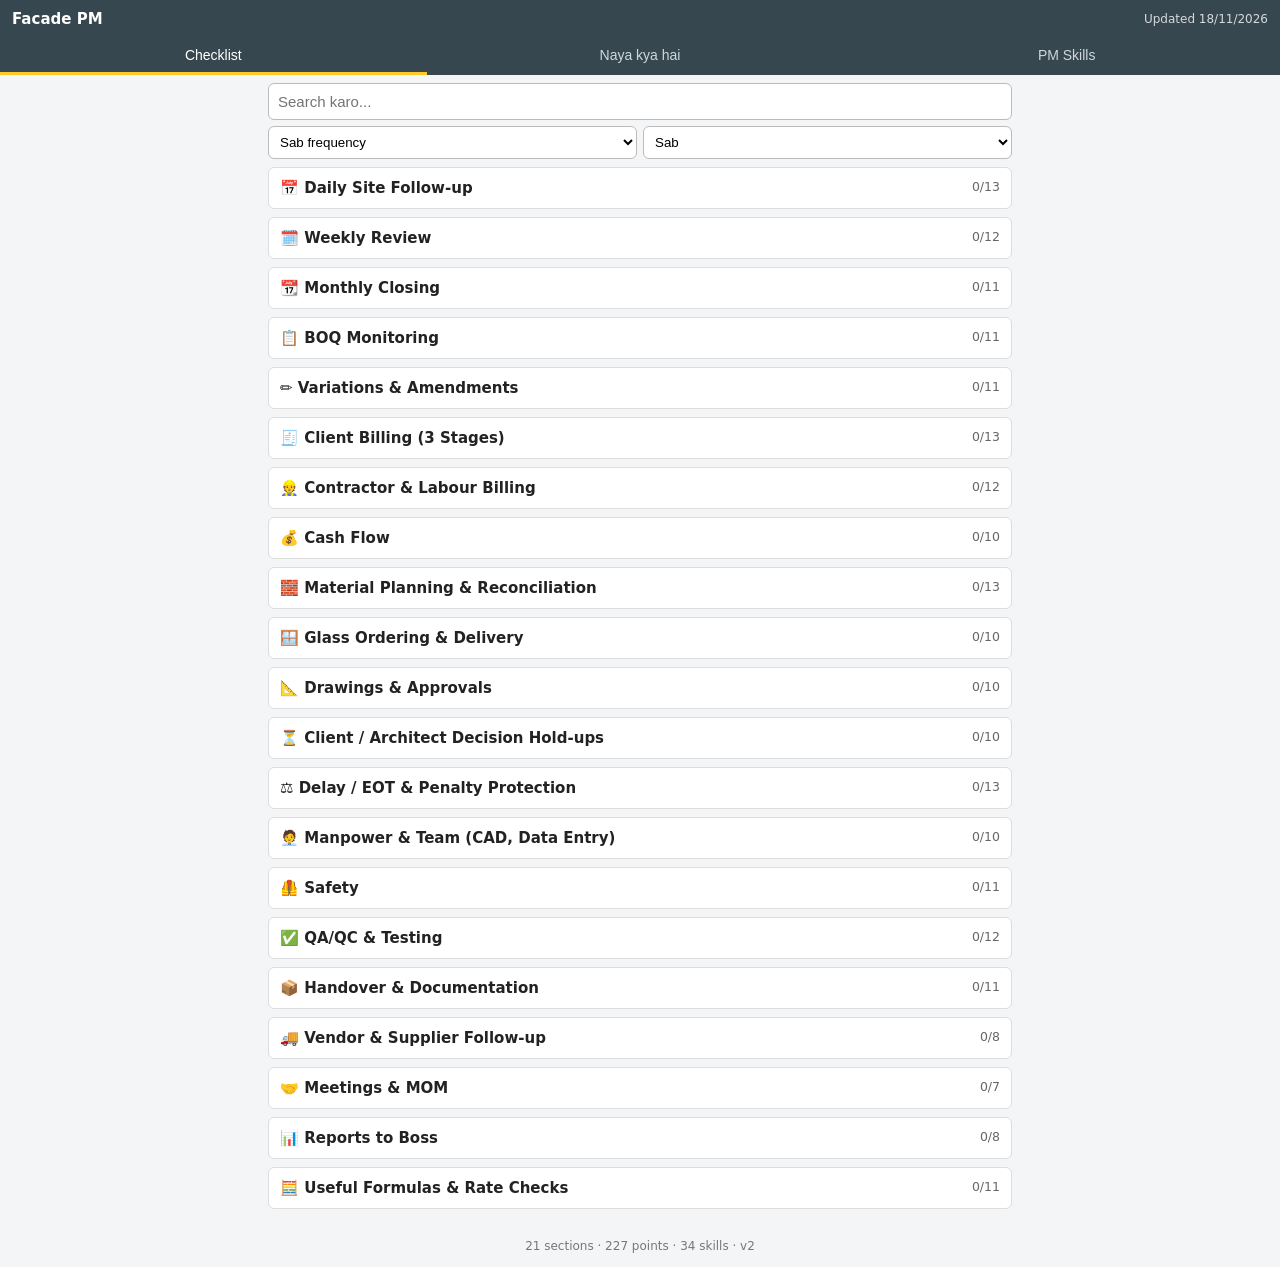
==== docs/index.html @ 7615097e "Facade PM app v1" ====
<!doctype html>
<html lang="hi"><head>
<meta charset="utf-8"><meta name="viewport" content="width=device-width,initial-scale=1">
<title>Facade PM</title><meta name="theme-color" content="#37474f">
<link rel="manifest" href="manifest.json"><link rel="icon" href="icon-192.png">
<link rel="stylesheet" href="style.css">
</head><body>
<header><div class="top"><b>Facade PM</b><span id="upd"></span></div>
<nav><button data-tab="list" class="on">Checklist</button><button data-tab="new">Naya kya hai <span id="newc" class="cnt"></span></button><button data-tab="skills">PM Skills</button></nav>
</header>
<main>
<section id="tab-list">
 <div class="bar"><input id="q" type="search" placeholder="Search karo...">
 <select id="freq"><option value="">Sab frequency</option><option>Daily</option><option>Weekly</option><option>Monthly</option><option>Per stage</option><option>One-time</option></select>
 <select id="done"><option value="">Sab</option><option value="0">Pending</option><option value="1">Done</option></select></div>
 <div id="newbox"></div>
 <div id="list"></div>
</section>
<section id="tab-new" hidden><div id="newlist"></div></section>
<section id="tab-skills" hidden><div id="skills"></div></section>
</main>
<footer id="foot"></footer>
<script src="app.js"></script>
</body></html>
---- docs/style.css ----
*{box-sizing:border-box}body{margin:0;font-family:system-ui,Roboto,Arial,sans-serif;background:#f4f5f6;color:#222;font-size:15px}
header{position:sticky;top:0;background:#37474f;color:#fff;z-index:5}
.top{display:flex;justify-content:space-between;align-items:center;padding:10px 12px}.top span{font-size:12px;opacity:.8}
nav{display:flex}nav button{flex:1;background:none;border:0;color:#cfd8dc;padding:9px 4px;font-size:14px;border-bottom:3px solid transparent}
nav button.on{color:#fff;border-bottom-color:#ffca28}
.cnt{background:#ffca28;color:#000;border-radius:9px;padding:0 6px;font-size:12px}.cnt:empty{display:none}
main{padding:8px;max-width:760px;margin:auto}
.bar{display:flex;gap:6px;flex-wrap:wrap;margin-bottom:8px}.bar input{flex:1 1 100%;padding:9px;border:1px solid #bbb;border-radius:6px;font-size:15px}
.bar select{flex:1;padding:7px;border:1px solid #bbb;border-radius:6px;background:#fff}
details.cat{background:#fff;border:1px solid #ddd;border-radius:6px;margin-bottom:8px}
details.cat>summary{padding:11px;font-weight:600;cursor:pointer;list-style:none;display:flex;justify-content:space-between}
details.cat>summary small{font-weight:400;color:#666}
.item{border-top:1px solid #eee;padding:9px 11px;display:flex;gap:10px}
.item input{width:20px;height:20px;margin-top:2px;flex:none}
.item.done .t{text-decoration:line-through;color:#888}
.t{font-weight:600}.d{color:#444;margin-top:3px;line-height:1.35}
.meta{margin-top:5px;font-size:12px;color:#666;display:flex;gap:6px;flex-wrap:wrap}
.tag{border:1px solid #ccc;border-radius:4px;padding:0 5px}.High{border-color:#e57373;color:#c62828}
.isnew{background:#fff8c4}.badge{background:#f9a825;color:#000;font-size:11px;font-weight:700;border-radius:4px;padding:1px 5px;margin-left:6px}
.newbox{background:#fffde7;border:1px solid #f9a825;border-radius:6px;padding:8px 10px;margin-bottom:8px}
.newbox b{display:block;margin-bottom:4px}.newbox li{margin:3px 0}
button.btn{background:#37474f;color:#fff;border:0;border-radius:6px;padding:8px 12px;margin-top:6px}
.sk{border-top:1px solid #eee;padding:9px 11px}.sk .w,.sk .h{margin-top:3px;line-height:1.35}.sk .lbl{font-weight:600;color:#555}
footer{text-align:center;font-size:12px;color:#777;padding:14px}
.empty{color:#777;padding:10px}
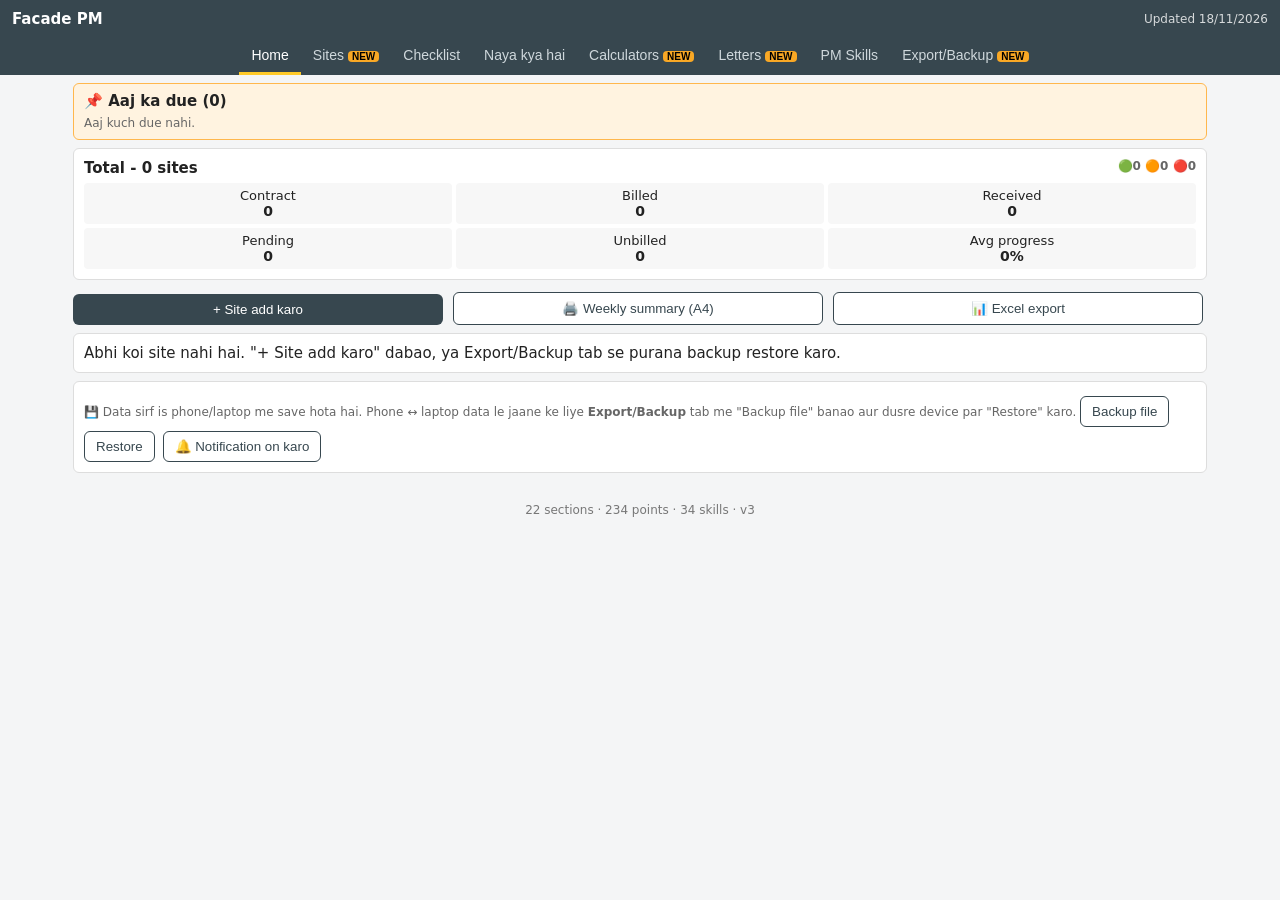
==== commit c1e4fbf2: "v2: sites dashboard, calculators, letters, reminders, Excel/A4/backup, 10+ sites guide; APK bridge f" ====
--- a/docs/index.html
+++ b/docs/index.html
@@ -3,13 +3,24 @@
 <meta charset="utf-8"><meta name="viewport" content="width=device-width,initial-scale=1">
 <title>Facade PM</title><meta name="theme-color" content="#37474f">
 <link rel="manifest" href="manifest.json"><link rel="icon" href="icon-192.png">
-<link rel="stylesheet" href="style.css">
+<link rel="stylesheet" href="style.css"><link rel="stylesheet" href="pm.css">
 </head><body>
 <header><div class="top"><b>Facade PM</b><span id="upd"></span></div>
-<nav><button data-tab="list" class="on">Checklist</button><button data-tab="new">Naya kya hai <span id="newc" class="cnt"></span></button><button data-tab="skills">PM Skills</button></nav>
+<nav>
+<button data-tab="home" data-feat="home">Home</button>
+<button data-tab="sites" data-feat="sites">Sites</button>
+<button data-tab="list">Checklist</button>
+<button data-tab="new">Naya kya hai <span id="newc" class="cnt"></span></button>
+<button data-tab="tools" data-feat="tools">Calculators</button>
+<button data-tab="letters" data-feat="letters">Letters</button>
+<button data-tab="skills">PM Skills</button>
+<button data-tab="more" data-feat="more">Export/Backup</button>
+</nav>
 </header>
 <main>
-<section id="tab-list">
+<section id="tab-home" hidden></section>
+<section id="tab-sites" hidden></section>
+<section id="tab-list" hidden>
  <div class="bar"><input id="q" type="search" placeholder="Search karo...">
  <select id="freq"><option value="">Sab frequency</option><option>Daily</option><option>Weekly</option><option>Monthly</option><option>Per stage</option><option>One-time</option></select>
  <select id="done"><option value="">Sab</option><option value="0">Pending</option><option value="1">Done</option></select></div>
@@ -17,8 +28,14 @@
  <div id="list"></div>
 </section>
 <section id="tab-new" hidden><div id="newlist"></div></section>
+<section id="tab-tools" hidden></section>
+<section id="tab-letters" hidden></section>
 <section id="tab-skills" hidden><div id="skills"></div></section>
+<section id="tab-more" hidden></section>
 </main>
+<div id="print"></div>
+<div id="toast"></div>
 <footer id="foot"></footer>
 <script src="app.js"></script>
+<script src="pm.js"></script>
 </body></html>
--- a/docs/pm.css
+++ b/docs/pm.css
@@ -0,0 +1,37 @@
+nav{overflow-x:auto;scrollbar-width:none}nav::-webkit-scrollbar{display:none}nav button{flex:none;padding:9px 12px;white-space:nowrap}
+.fbadge{background:#f9a825;color:#000;font-size:10px;font-weight:700;border-radius:4px;padding:0 4px;margin-left:4px}
+.card{background:#fff;border:1px solid #ddd;border-radius:6px;padding:10px;margin-bottom:8px}
+.card h4{margin:0 0 6px;font-size:15px;display:flex;justify-content:space-between;gap:6px}
+.site{border-left:6px solid #9e9e9e;cursor:pointer}.site.Green{border-left-color:#66bb6a}.site.Amber{border-left-color:#ffa726}.site.Red{border-left-color:#ef5350}
+.st{font-size:12px;border-radius:4px;padding:1px 6px;border:1px solid #ccc;font-weight:400}.st.Green{background:#e8f5e9}.st.Amber{background:#fff3e0}.st.Red{background:#ffebee}
+.grid{display:grid;grid-template-columns:1fr 1fr 1fr;gap:4px;font-size:13px}.grid div{background:#f7f7f7;border-radius:4px;padding:5px;text-align:center}.grid b{display:block;font-size:14px}
+.pbar{height:7px;background:#eee;border-radius:4px;margin:6px 0}.pbar i{display:block;height:100%;background:#607d8b;border-radius:4px}
+.small{font-size:12px;color:#666}.red{color:#c62828}.amber{color:#e65100}
+.due{background:#fff3e0;border:1px solid #ffb74d;border-radius:6px;padding:8px 10px;margin-bottom:8px}.due.over{background:#ffebee;border-color:#e57373}
+.due b{display:block;margin-bottom:3px}.due ul{margin:4px 0;padding-left:18px}.due li{margin:2px 0}
+.row{display:flex;gap:6px;flex-wrap:wrap;margin:4px 0}.row>*{flex:1 1 120px}
+label.f{display:block;font-size:12px;color:#555;margin-top:6px}
+.f input,.f select,.f textarea,input.i,select.i,textarea.i{width:100%;padding:8px;border:1px solid #bbb;border-radius:5px;font-size:15px;background:#fff;font-family:inherit}
+textarea.i{min-height:90px}
+.btn2{background:#fff;color:#37474f;border:1px solid #37474f;border-radius:6px;padding:7px 11px;margin:4px 4px 0 0}
+.btn{margin-right:4px}.btn.red{background:#c62828}
+table.t{width:100%;border-collapse:collapse;font-size:13px;margin-top:6px}table.t th,table.t td{border:1px solid #ccc;padding:5px;text-align:center;vertical-align:middle}table.t th{background:#e0e0e0}
+.li{display:flex;gap:8px;align-items:flex-start;border-top:1px solid #eee;padding:7px 0}.li .x{margin-left:auto;background:none;border:0;color:#999;font-size:18px}
+.li input[type=checkbox]{width:20px;height:20px;flex:none}.li.ok .tt{text-decoration:line-through;color:#888}
+.res{background:#eceff1;border-radius:5px;padding:8px;margin-top:8px;line-height:1.5}
+#toast{position:fixed;bottom:20px;left:50%;transform:translateX(-50%);background:#333;color:#fff;padding:8px 14px;border-radius:6px;display:none;z-index:9;font-size:14px}
+#print{display:none}
+@media print{@page{size:A4 portrait;margin:10mm}body{background:#fff}header,main,footer,#toast{display:none!important}#print{display:block!important}}
+body.printing header,body.printing main,body.printing footer{display:none}body.printing #print{display:block}
+#print{font-family:Arial,sans-serif;font-size:11px;color:#000;background:#fff}#print h2{font-size:15px;margin:0 0 4px;text-align:center}#print h3{font-size:12px;margin:10px 0 3px}
+#print table{width:100%;border-collapse:collapse}#print th,#print td{border:1px solid #555;padding:3px 4px;text-align:center;vertical-align:middle}#print th{background:#d9d9d9}
+.dtable{display:none}
+@media (min-width:900px){
+ main{max-width:1150px}
+ .cards{display:grid;grid-template-columns:repeat(auto-fill,minmax(330px,1fr));gap:8px}.cards .card{margin:0}
+ .dtable{display:block;overflow-x:auto}
+ .tools{display:grid;grid-template-columns:1fr 1fr;gap:8px;align-items:start}.tools details.cat{margin:0}
+ .two{display:grid;grid-template-columns:1fr 1fr;gap:8px;align-items:start}
+ nav{justify-content:center}
+}
+#print td:nth-child(n+4):not(:last-child){white-space:nowrap}
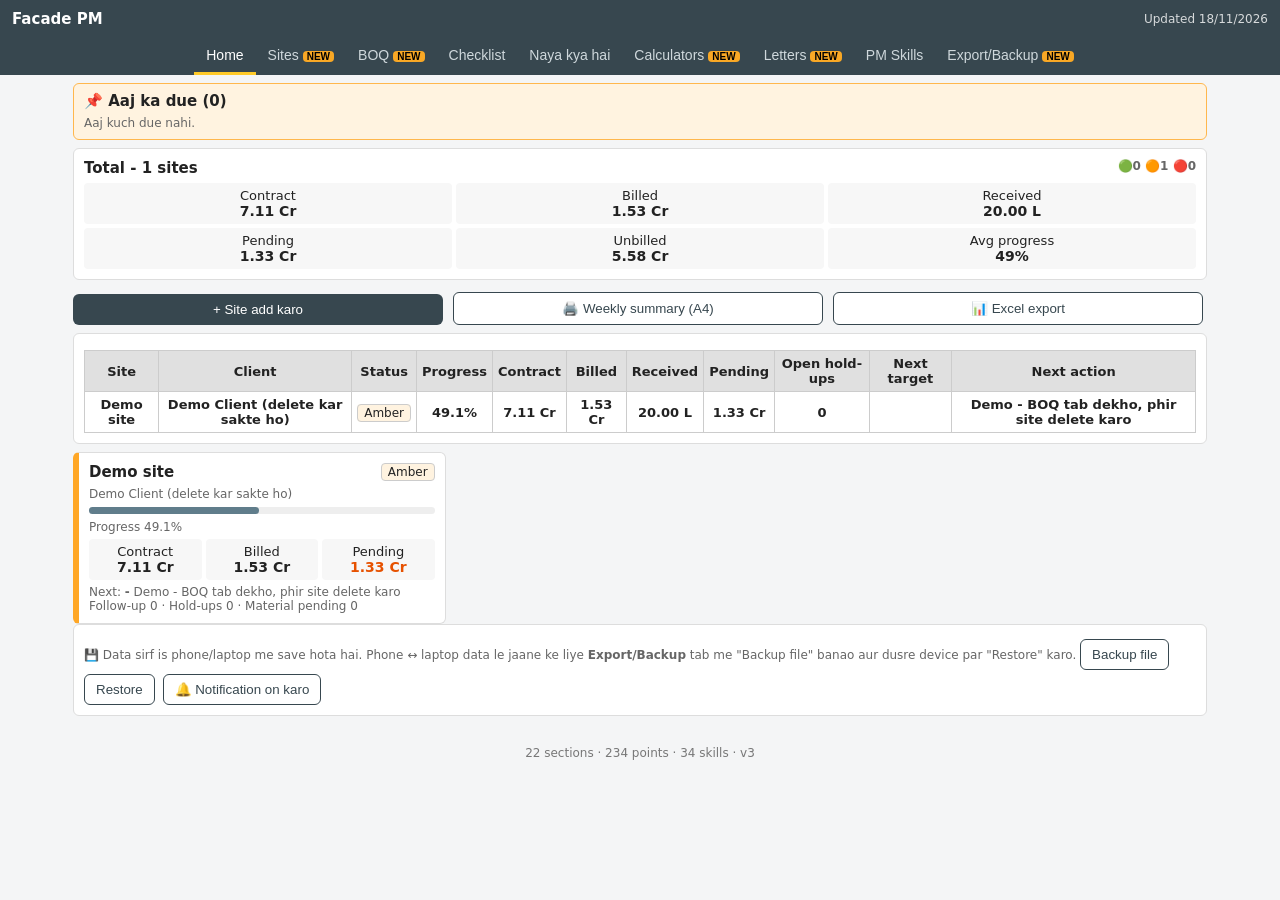
==== commit 32a01d76: "v3: BOQ-driven control (import, logs, alerts, variations, reco, RA bills), IndexedDB storage, demo s" ====
--- a/docs/index.html
+++ b/docs/index.html
@@ -9,6 +9,7 @@
 <nav>
 <button data-tab="home" data-feat="home">Home</button>
 <button data-tab="sites" data-feat="sites">Sites</button>
+<button data-tab="boq" data-feat="boq">BOQ</button>
 <button data-tab="list">Checklist</button>
 <button data-tab="new">Naya kya hai <span id="newc" class="cnt"></span></button>
 <button data-tab="tools" data-feat="tools">Calculators</button>
@@ -20,6 +21,7 @@
 <main>
 <section id="tab-home" hidden></section>
 <section id="tab-sites" hidden></section>
+<section id="tab-boq" hidden></section>
 <section id="tab-list" hidden>
  <div class="bar"><input id="q" type="search" placeholder="Search karo...">
  <select id="freq"><option value="">Sab frequency</option><option>Daily</option><option>Weekly</option><option>Monthly</option><option>Per stage</option><option>One-time</option></select>
@@ -37,5 +39,6 @@
 <div id="toast"></div>
 <footer id="foot"></footer>
 <script src="app.js"></script>
+<script src="boq.js"></script>
 <script src="pm.js"></script>
 </body></html>
